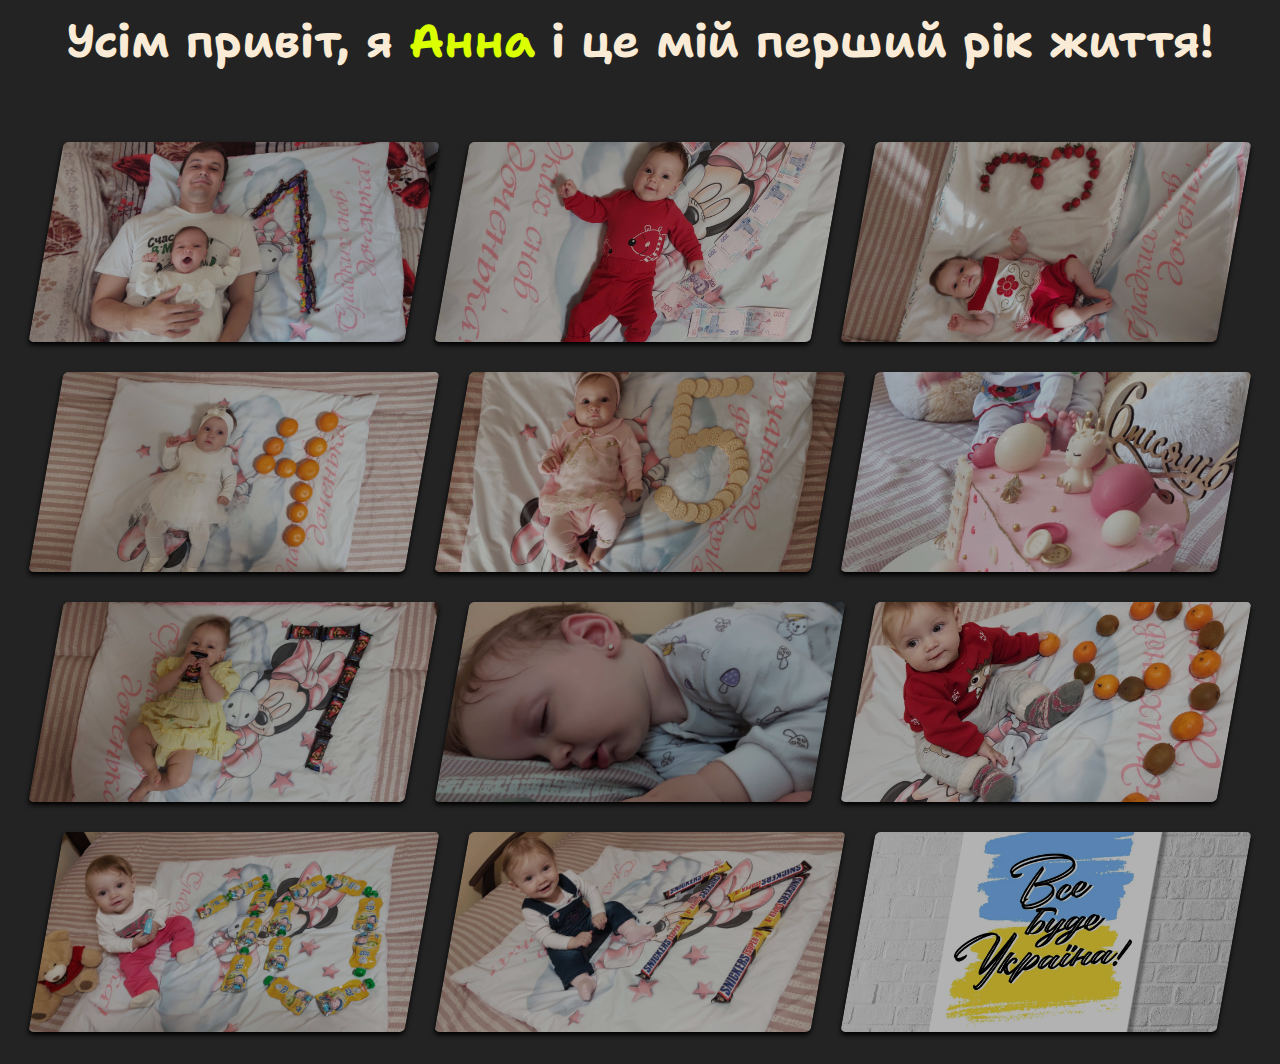
==== index.html @ af2b165c "Initialize" ====
<!DOCTYPE html>
<html lang="en">
  <head>
    <meta charset="UTF-8" />
    <meta http-equiv="X-UA-Compatible" content="IE=edge" />
    <meta name="viewport" content="width=device-width, initial-scale=1.0" />
    <title>Anna Life</title>

    <link rel="preconnect" href="https://fonts.googleapis.com" />
    <link rel="preconnect" href="https://fonts.gstatic.com" crossorigin />
    <link rel="preconnect" href="https://fonts.googleapis.com" />
    <link rel="preconnect" href="https://fonts.gstatic.com" crossorigin />
    <link rel="preconnect" href="https://fonts.googleapis.com" />
    <link rel="preconnect" href="https://fonts.gstatic.com" crossorigin />
    <link
      href="https://fonts.googleapis.com/css2?family=Lilita+One&family=Lobster&family=Marck+Script&family=Pacifico&family=Shantell+Sans:wght@700&display=swap"
      rel="stylesheet"
    />
    <link rel="stylesheet" href="./css/simple-lightbox.css" />
    <link rel="stylesheet" href="./css/style.css" />
  </head>
  <body class="bod">
    <div class="container">
      <section>
        <div class="title">
          <h1 class="title__text">
            Усім привіт, я <span>Анна</span> і це мій перший рік життя!
          </h1>
        </div>
        <div class="gallery">
          <a class="tab" href="./pages.html">
            <img class="tab__image" src="./img/1.jpg" alt="Перший місяць" />
            <div class="description">
              <h1 class="description__header">Перший місяць</h1>
              <p class="description__text">
                Ось так я провела свій перший місяць
              </p>
            </div>
          </a>
          <a class="tab" href="./img/2.jpg">
            <img class="tab__image" src="img/2.jpg" alt="Другий місяць" />
            <div class="description">
              <h1 class="description__header">Другий місяць</h1>
              <p class="description__text">
                Другий місяць - а я вже стільки заробляю!
              </p>
            </div>
          </a>
          <a class="tab" href="./img/3.jpg">
            <img class="tab__image" src="img/3.jpg" alt="Третій місяць" />
            <div class="description">
              <h1 class="description__header">Третій місяць</h1>
              <p class="description__text">Раз-два і трієчка</p>
            </div>
          </a>
          <a class="tab" href="./img/4.jpg">
            <img class="tab__image" src="img/4.jpg" alt="Четвертий місяць" />
            <div class="description">
              <h1 class="description__header">Четвертий місяць</h1>
              <p class="description__text">2 + 2 = 4!</p>
            </div>
          </a>
          <a class="tab" href="./img/5.jpg">
            <img class="tab__image" src="img/5.jpg" alt="П'ятий місяць" />
            <div class="description">
              <h1 class="description__header">П'ятий місяць</h1>
              <p class="description__text">Пятьорік</p>
            </div>
          </a>
          <a class="tab" href="./img/6.jpg">
            <img class="tab__image" src="img/6.jpg" alt="Шостий місяць" />
            <div class="description">
              <h1 class="description__header">Шостий місяць</h1>
              <p class="description__text">Ось і перше тістечко на півроку</p>
            </div>
          </a>
          <a class="tab" href="./img/7.jpg">
            <img class="tab__image" src="img/7.jpg" alt="Сьомий місяць" />
            <div class="description">
              <h1 class="description__header">Сьомий місяць</h1>
              <p class="description__text">
                Після півроку - Сімка, а ви що думали?
              </p>
            </div>
          </a>
          <a class="tab" href="./img/8.jpg">
            <img class="tab__image" src="img/8-2.jpg" alt="Восьмий місяць" />
            <div class="description">
              <h1 class="description__header">Восьмий місяць</h1>
              <p class="description__text">
                Змучили мене на вісім, відпочивала
              </p>
            </div>
          </a>
          <a class="tab" href="./img/9.jpg">
            <img class="tab__image" src="img/9.jpg" alt="Дев'ятий місяць" />
            <div class="description">
              <h1 class="description__header">Дев'ятий місяць</h1>
              <p class="description__text">Фруктова дев'ятка!</p>
            </div>
          </a>
          <a class="tab" href="./img/10.jpg">
            <img class="tab__image" src="img/10.jpg" alt="Десятий місяць" />
            <div class="description">
              <h1 class="description__header">Десятий місяць</h1>
              <p class="description__text">Десятка - пора би і напитись!</p>
            </div>
          </a>
          <a class="tab" href="./img/11.jpg">
            <img
              class="tab__image"
              src="img/11.jpg"
              alt="Одиннадцятий місяць"
            />
            <div class="description">
              <h1 class="description__header">Одиннадцятий місяць</h1>
              <p class="description__text">
                Одинадцять - треба і заїсти солодкого
              </p>
            </div>
          </a>
          <a class="tab" href="./img/12.webp">
            <img
              class="tab__image"
              src="img/12.webp"
              alt="Дванадцятий місяць"
            />
            <div class="description">
              <h1 class="description__header">Дванадцятий місяць</h1>
              <p class="description__text">Тут буде моє фото, СКОРО!!!</p>
            </div>
          </a>
        </div>
        <div class="tlo"></div>
      </section>
    </div>
    <!-- <script
      src="https://cdn.jsdelivr.net/npm/simplelightbox@2.12.1/dist/simple-lightbox.min.js"
      integrity="sha256-AGo6LyX7M1gZnDE2wEH335tiD+rbsLkMzHJl9HBNC50="
      crossorigin="anonymous"
    ></script> -->
    <script src="./js/simple-lightbox.js"></script>
    <script src="./js/index.js" type="module"></script>
  </body>
</html>
---- css/style.css ----
* {
  margin: 0;
  padding: 0;
  box-sizing: border-box;
}
body {
  background-color: #232323;
}
.container {
  padding: 0px 40px 0px 40px;
}
section {
  z-index: 2;
}
.gallery {
  display: flex;
  gap: 30px;
  justify-content: center;
  flex-wrap: wrap;
  width: 100%;
  margin: 0 auto;
  margin-top: 70px;
}
.tab {
  position: relative;
  height: 200px;
  width: calc(100% - 20px);
  border-radius: 5px;
  overflow: hidden;
  box-shadow: 0 3px 5px #000;
  z-index: 10;
  transform: skewX(-10deg);
  transition: transform 500ms ease-in-out;
}
.tab__image {
  height: 100%;
  width: 100%;
  object-fit: cover;
  z-index: 1;
}
h1 {
  font-family: "Shantell Sans", serif;
  font-style: 50px;
  margin-top: 10px;
  text-align: center;
  color: #fff;
}
.tab {
  cursor: pointer;
}
.description {
  position: absolute;
  top: 0;
  padding: 30px;
  width: 100%;
  height: 100%;
  display: flex;
  justify-content: flex-end;
  flex-direction: column;
  box-shadow: 0 -250px 150px -250px #000 inset, 0 -250px 150px -250px #000 inset;
  transform: translateY(100%);
  transition: transform 500ms ease-in-out;
  z-index: inherit;
}
.tab:hover .description {
  transform: translateY(0%);
}

.description__header {
  font-family: "Shantell Sans", serif;
  color: #fff;
  font-size: 28px;
  padding-bottom: 5px;
  text-align: left;
}
.description__text {
  font-family: "Lobster", sans-serif;
  color: #fff;
  font-size: 22px;
}
.tlo {
  width: 100%;
  height: 2896px;
  position: absolute;
  top: 0;
  left: 0;
  z-index: 1;
  overflow: hidden;
  pointer-events: none;
}
.tlo::before,
.tlo::after {
  content: "";
  display: block;
  width: 100%;
  height: 50%;

  transition: transform 500ms ease-in-out;
}
.tlo::before {
  background-color: rgb(9, 75, 255);
  transform: translateY(-150%);
}
.tlo::after {
  background-color: rgb(217, 255, 0);
  transform: translateY(150%);
}
.gallery:hover ~ .tlo::before,
.gallery:hover ~ .tlo::after {
  opacity: 1;
  transform: translateY(0);
}
.title {
  z-index: 3;
  position: relative;
}
.title__text {
  font-family: "Shantell Sans", serif;
  color: antiquewhite;
  font-size: 34px;
}
.title__text span {
  color: rgb(217, 255, 0);
}
.tab__image {
  position: absolute;
  top: 0;
  left: 0;
  width: 100%;
  height: 100%;
  object-fit: cover;
  transition: filter 500ms ease-in-out;

  filter: brightness(0.7);
}
.tab:hover .tab__image {
  filter: brightness(1);
}
@media screen and (min-width: 320px) {
  .title__text {
    font-size: 1.3rem;
  }
  .tlo {
    height: 2882px;
  }
}
@media screen and (min-width: 480px) {
  .title__text {
    font-size: 30px;
  }
  .tab {
    width: calc(100% - 20px);
  }
  .tlo {
    height: 2922px;
  }
}
@media screen and (min-width: 720px) {
  .title__text {
    font-size: 48px;
  }
  .tab {
    width: calc(50% - 20px);
  }
  .tlo {
    height: 1588px;
  }
}
@media screen and (min-width: 1280px) {
  .tab {
    width: calc(33% - 20px);
  }
  .tlo {
    height: 1064px;
  }
  .title__text {
    font-size: 46px;
  }
  .title__description {
    font-size: 32px;
  }
}
@media screen and (min-width: 1600px) {
  .tab {
    width: calc(24% - 20px);
  }
  .tlo {
    height: 100vh;
  }
}
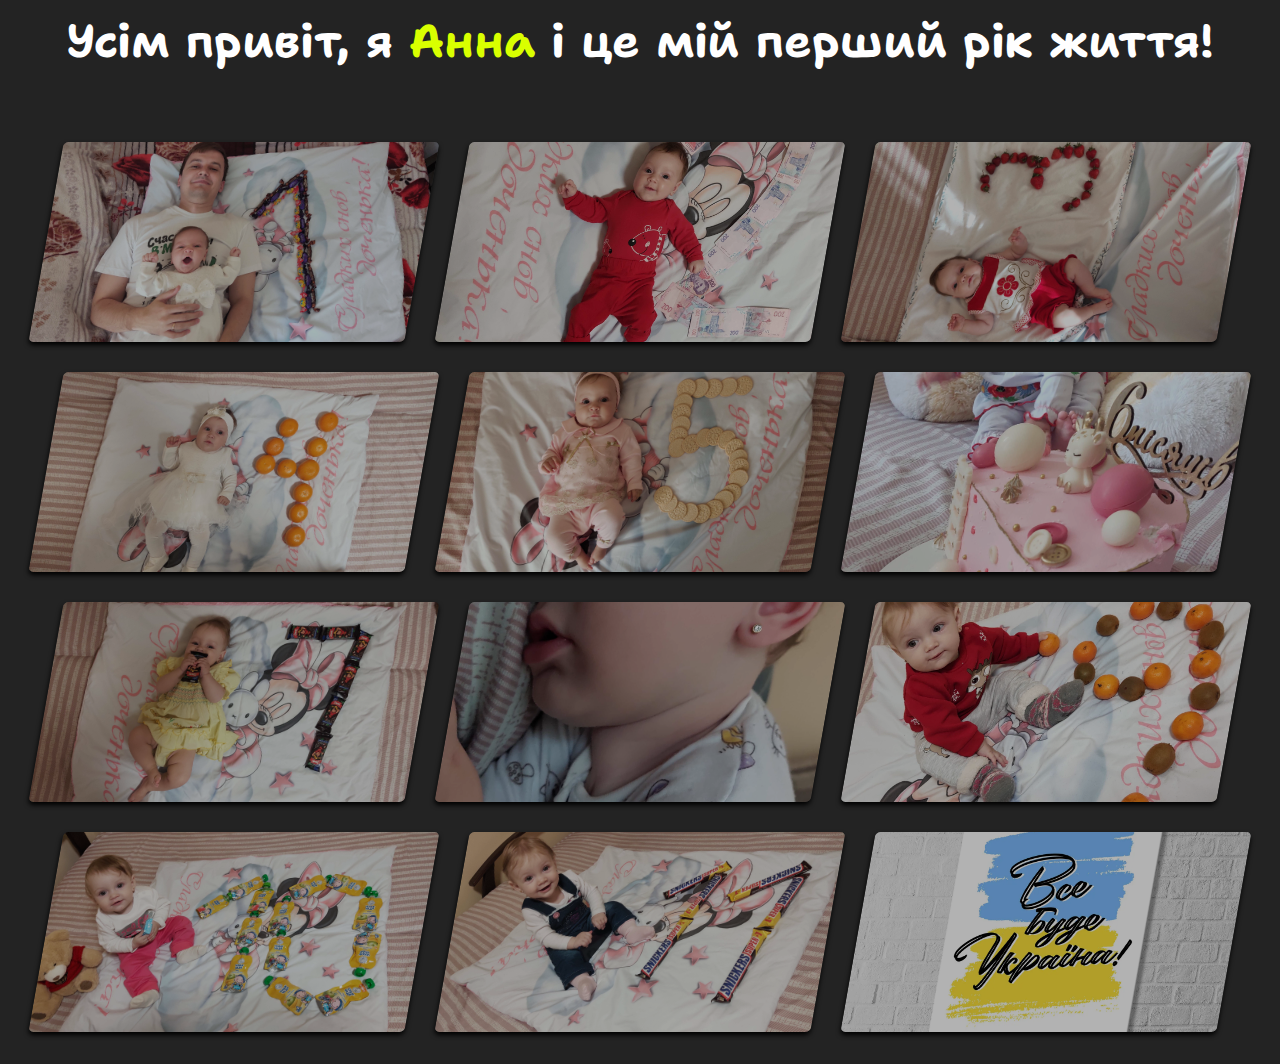
==== commit ff60e191: "Refactoring" ====
--- a/index.html
+++ b/index.html
@@ -22,111 +22,121 @@
   <body class="bod">
     <div class="container">
       <section>
-        <div class="title">
-          <h1 class="title__text">
-            Усім привіт, я <span>Анна</span> і це мій перший рік життя!
+        <div class="header">
+          <h1 class="header__title">
+            Усім привіт, я <span class="header__name">Анна</span> і це мій
+            перший рік життя!
           </h1>
+          <p class="header__description"></p>
         </div>
         <div class="gallery">
-          <a class="tab" href="./pages.html">
-            <img class="tab__image" src="./img/1.jpg" alt="Перший місяць" />
-            <div class="description">
-              <h1 class="description__header">Перший місяць</h1>
+          <a class="gallery__item" href="./pages.html">
+            <img class="gallery__image" src="./img/1.jpg" alt="Перший місяць" />
+            <div class="gallery__description">
+              <h1 class="gallery__header">Перший місяць</h1>
               <p class="description__text">
                 Ось так я провела свій перший місяць
               </p>
             </div>
           </a>
-          <a class="tab" href="./img/2.jpg">
-            <img class="tab__image" src="img/2.jpg" alt="Другий місяць" />
-            <div class="description">
-              <h1 class="description__header">Другий місяць</h1>
+          <a class="gallery__item" href="./img/2.jpg">
+            <img class="gallery__image" src="img/2.jpg" alt="Другий місяць" />
+            <div class="gallery__description">
+              <h1 class="gallery__header">Другий місяць</h1>
               <p class="description__text">
                 Другий місяць - а я вже стільки заробляю!
               </p>
             </div>
           </a>
-          <a class="tab" href="./img/3.jpg">
-            <img class="tab__image" src="img/3.jpg" alt="Третій місяць" />
-            <div class="description">
-              <h1 class="description__header">Третій місяць</h1>
+          <a class="gallery__item" href="./img/3.jpg">
+            <img class="gallery__image" src="img/3.jpg" alt="Третій місяць" />
+            <div class="gallery__description">
+              <h1 class="gallery__header">Третій місяць</h1>
               <p class="description__text">Раз-два і трієчка</p>
             </div>
           </a>
-          <a class="tab" href="./img/4.jpg">
-            <img class="tab__image" src="img/4.jpg" alt="Четвертий місяць" />
-            <div class="description">
-              <h1 class="description__header">Четвертий місяць</h1>
+          <a class="gallery__item" href="./img/4.jpg">
+            <img
+              class="gallery__image"
+              src="img/4.jpg"
+              alt="Четвертий місяць"
+            />
+            <div class="gallery__description">
+              <h1 class="gallery__header">Четвертий місяць</h1>
               <p class="description__text">2 + 2 = 4!</p>
             </div>
           </a>
-          <a class="tab" href="./img/5.jpg">
-            <img class="tab__image" src="img/5.jpg" alt="П'ятий місяць" />
-            <div class="description">
-              <h1 class="description__header">П'ятий місяць</h1>
+          <a class="gallery__item" href="./img/5.jpg">
+            <img class="gallery__image" src="img/5.jpg" alt="П'ятий місяць" />
+            <div class="gallery__description">
+              <h1 class="gallery__header">П'ятий місяць</h1>
               <p class="description__text">Пятьорік</p>
             </div>
           </a>
-          <a class="tab" href="./img/6.jpg">
-            <img class="tab__image" src="img/6.jpg" alt="Шостий місяць" />
-            <div class="description">
-              <h1 class="description__header">Шостий місяць</h1>
+          <a class="gallery__item" href="./img/6.jpg">
+            <img class="gallery__image" src="img/6.jpg" alt="Шостий місяць" />
+            <div class="gallery__description">
+              <h1 class="gallery__header">Шостий місяць</h1>
               <p class="description__text">Ось і перше тістечко на півроку</p>
             </div>
           </a>
-          <a class="tab" href="./img/7.jpg">
-            <img class="tab__image" src="img/7.jpg" alt="Сьомий місяць" />
-            <div class="description">
-              <h1 class="description__header">Сьомий місяць</h1>
+          <a class="gallery__item" href="./img/7.jpg">
+            <img class="gallery__image" src="img/7.jpg" alt="Сьомий місяць" />
+            <div class="gallery__description">
+              <h1 class="gallery__header">Сьомий місяць</h1>
               <p class="description__text">
                 Після півроку - Сімка, а ви що думали?
               </p>
             </div>
           </a>
-          <a class="tab" href="./img/8.jpg">
-            <img class="tab__image" src="img/8-2.jpg" alt="Восьмий місяць" />
-            <div class="description">
-              <h1 class="description__header">Восьмий місяць</h1>
+          <a class="gallery__item" href="./img/8.jpg">
+            <img
+              class="gallery__image"
+              src="img/8-2.jpg"
+              alt="Восьмий місяць"
+            />
+            <div class="gallery__description">
+              <h1 class="gallery__header">Восьмий місяць</h1>
               <p class="description__text">
                 Змучили мене на вісім, відпочивала
               </p>
             </div>
           </a>
-          <a class="tab" href="./img/9.jpg">
-            <img class="tab__image" src="img/9.jpg" alt="Дев'ятий місяць" />
-            <div class="description">
-              <h1 class="description__header">Дев'ятий місяць</h1>
+          <a class="gallery__item" href="./img/9.jpg">
+            <img class="gallery__image" src="img/9.jpg" alt="Дев'ятий місяць" />
+            <div class="gallery__description">
+              <h1 class="gallery__header">Дев'ятий місяць</h1>
               <p class="description__text">Фруктова дев'ятка!</p>
             </div>
           </a>
-          <a class="tab" href="./img/10.jpg">
-            <img class="tab__image" src="img/10.jpg" alt="Десятий місяць" />
-            <div class="description">
-              <h1 class="description__header">Десятий місяць</h1>
+          <a class="gallery__item" href="./img/10.jpg">
+            <img class="gallery__image" src="img/10.jpg" alt="Десятий місяць" />
+            <div class="gallery__description">
+              <h1 class="gallery__header">Десятий місяць</h1>
               <p class="description__text">Десятка - пора би і напитись!</p>
             </div>
           </a>
-          <a class="tab" href="./img/11.jpg">
+          <a class="gallery__item" href="./img/11.jpg">
             <img
-              class="tab__image"
+              class="gallery__image"
               src="img/11.jpg"
               alt="Одиннадцятий місяць"
             />
-            <div class="description">
-              <h1 class="description__header">Одиннадцятий місяць</h1>
+            <div class="gallery__description">
+              <h1 class="gallery__header">Одиннадцятий місяць</h1>
               <p class="description__text">
                 Одинадцять - треба і заїсти солодкого
               </p>
             </div>
           </a>
-          <a class="tab" href="./img/12.webp">
+          <a class="gallery__item" href="./img/12.webp">
             <img
-              class="tab__image"
+              class="gallery__image"
               src="img/12.webp"
               alt="Дванадцятий місяць"
             />
-            <div class="description">
-              <h1 class="description__header">Дванадцятий місяць</h1>
+            <div class="gallery__description">
+              <h1 class="gallery__header">Дванадцятий місяць</h1>
               <p class="description__text">Тут буде моє фото, СКОРО!!!</p>
             </div>
           </a>
--- a/css/style.css
+++ b/css/style.css
@@ -3,15 +3,19 @@
   padding: 0;
   box-sizing: border-box;
 }
+
 body {
   background-color: #232323;
 }
+
 .container {
   padding: 0px 40px 0px 40px;
 }
+
 section {
   z-index: 2;
 }
+
 .gallery {
   display: flex;
   gap: 30px;
@@ -21,7 +25,7 @@
   margin: 0 auto;
   margin-top: 70px;
 }
-.tab {
+.gallery__item {
   position: relative;
   height: 200px;
   width: calc(100% - 20px);
@@ -31,24 +35,20 @@
   z-index: 10;
   transform: skewX(-10deg);
   transition: transform 500ms ease-in-out;
-}
-.tab__image {
-  height: 100%;
-  width: 100%;
-  object-fit: cover;
-  z-index: 1;
-}
-h1 {
-  font-family: "Shantell Sans", serif;
-  font-style: 50px;
-  margin-top: 10px;
-  text-align: center;
-  color: #fff;
-}
-.tab {
   cursor: pointer;
 }
-.description {
+.gallery__image {
+  position: absolute;
+  top: 0;
+  left: 0;
+  width: 100%;
+  height: 100%;
+  -o-object-fit: cover;
+     object-fit: cover;
+  transition: filter 500ms ease-in-out;
+  filter: brightness(0.7);
+}
+.gallery__description {
   position: absolute;
   top: 0;
   padding: 30px;
@@ -62,22 +62,41 @@
   transition: transform 500ms ease-in-out;
   z-index: inherit;
 }
-.tab:hover .description {
-  transform: translateY(0%);
-}
-
-.description__header {
+.gallery__header {
   font-family: "Shantell Sans", serif;
   color: #fff;
   font-size: 28px;
   padding-bottom: 5px;
   text-align: left;
 }
-.description__text {
+.gallery__text {
   font-family: "Lobster", sans-serif;
   color: #fff;
   font-size: 22px;
 }
+
+.gallery__item:hover .gallery__description {
+  transform: translateY(0%);
+}
+.gallery__item:hover .gallery__image {
+  filter: brightness(1);
+}
+
+.header {
+  z-index: 3;
+  position: relative;
+}
+.header__title {
+  font-family: "Shantell Sans", serif;
+  font-size: 50px;
+  margin-top: 10px;
+  text-align: center;
+  color: #fff;
+}
+.header__name {
+  color: rgb(217, 255, 0);
+}
+
 .tlo {
   width: 100%;
   height: 2896px;
@@ -88,13 +107,11 @@
   overflow: hidden;
   pointer-events: none;
 }
-.tlo::before,
-.tlo::after {
+.tlo::before, .tlo::after {
   content: "";
   display: block;
   width: 100%;
   height: 50%;
-
   transition: transform 500ms ease-in-out;
 }
 .tlo::before {
@@ -105,39 +122,13 @@
   background-color: rgb(217, 255, 0);
   transform: translateY(150%);
 }
-.gallery:hover ~ .tlo::before,
-.gallery:hover ~ .tlo::after {
+.gallery:hover ~ .tlo::before, .gallery:hover ~ .tlo::after {
   opacity: 1;
   transform: translateY(0);
 }
-.title {
-  z-index: 3;
-  position: relative;
-}
-.title__text {
-  font-family: "Shantell Sans", serif;
-  color: antiquewhite;
-  font-size: 34px;
-}
-.title__text span {
-  color: rgb(217, 255, 0);
-}
-.tab__image {
-  position: absolute;
-  top: 0;
-  left: 0;
-  width: 100%;
-  height: 100%;
-  object-fit: cover;
-  transition: filter 500ms ease-in-out;
 
-  filter: brightness(0.7);
-}
-.tab:hover .tab__image {
-  filter: brightness(1);
-}
 @media screen and (min-width: 320px) {
-  .title__text {
+  .header__title {
     font-size: 1.3rem;
   }
   .tlo {
@@ -145,10 +136,10 @@
   }
 }
 @media screen and (min-width: 480px) {
-  .title__text {
+  .header__title {
     font-size: 30px;
   }
-  .tab {
+  .gallery__item {
     width: calc(100% - 20px);
   }
   .tlo {
@@ -156,10 +147,10 @@
   }
 }
 @media screen and (min-width: 720px) {
-  .title__text {
+  .header__title {
     font-size: 48px;
   }
-  .tab {
+  .gallery__item {
     width: calc(50% - 20px);
   }
   .tlo {
@@ -167,13 +158,13 @@
   }
 }
 @media screen and (min-width: 1280px) {
-  .tab {
+  .gallery__item {
     width: calc(33% - 20px);
   }
   .tlo {
     height: 1064px;
   }
-  .title__text {
+  .header__title {
     font-size: 46px;
   }
   .title__description {
@@ -181,10 +172,10 @@
   }
 }
 @media screen and (min-width: 1600px) {
-  .tab {
+  .gallery__item {
     width: calc(24% - 20px);
   }
   .tlo {
     height: 100vh;
   }
-}
+}/*# sourceMappingURL=style.css.map */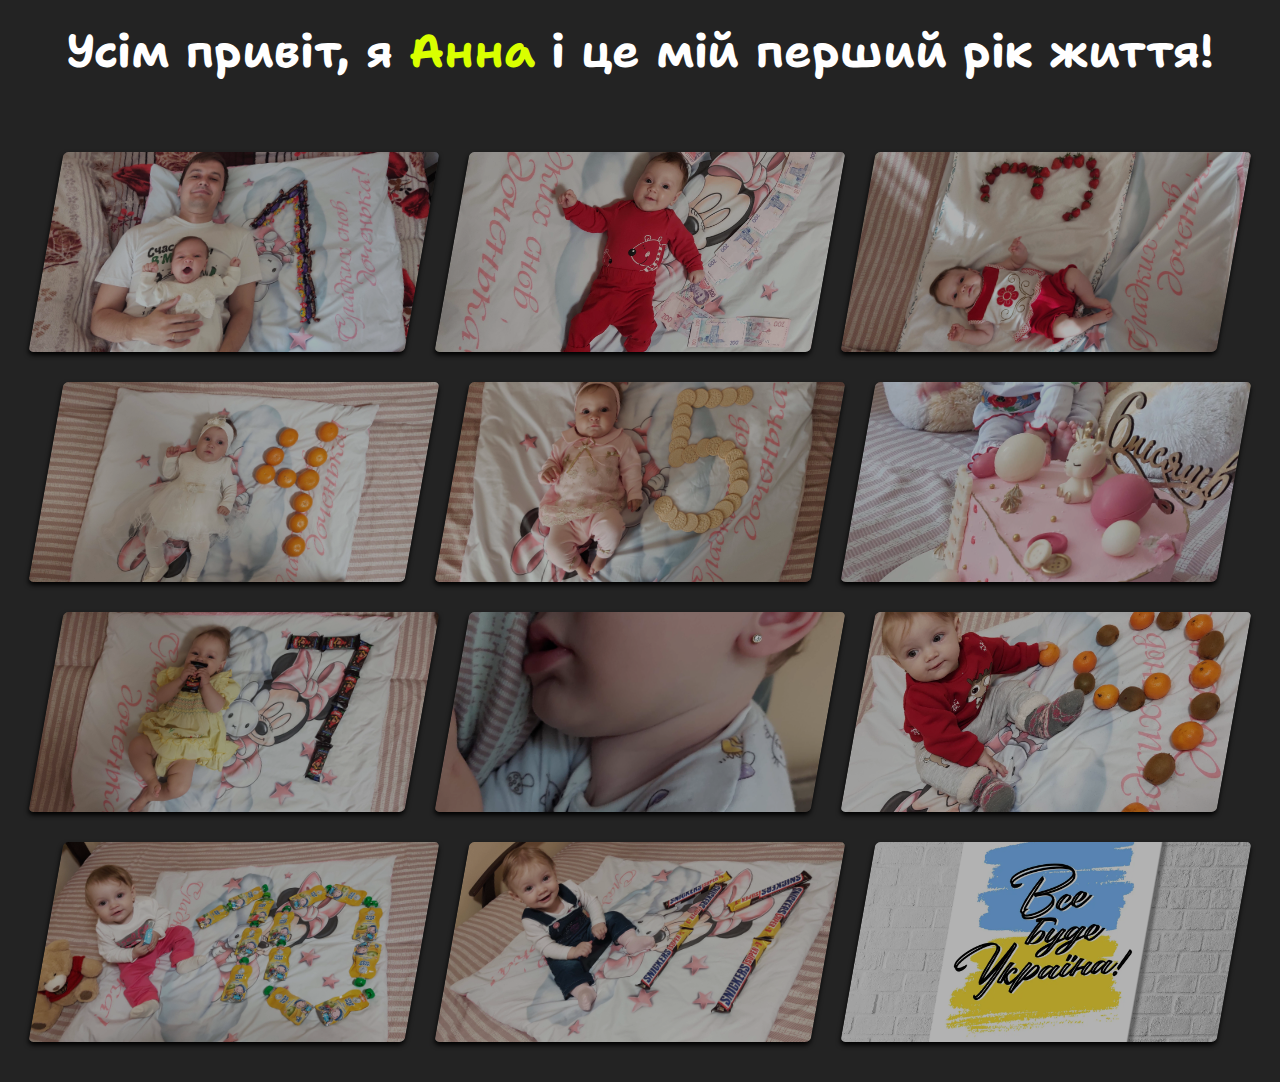
==== commit 84b471c2: "Fix background on hover" ====
--- a/index.html
+++ b/index.html
@@ -19,7 +19,7 @@
     <link rel="stylesheet" href="./css/simple-lightbox.css" />
     <link rel="stylesheet" href="./css/style.css" />
   </head>
-  <body class="bod">
+  <body>
     <div class="container">
       <section>
         <div class="header">
--- a/css/style.css
+++ b/css/style.css
@@ -9,7 +9,9 @@
 }
 
 .container {
-  padding: 0px 40px 0px 40px;
+  padding: 0px 40px 40px 40px;
+  position: relative;
+  min-height: 100vh;
 }
 
 section {
@@ -36,6 +38,7 @@
   transform: skewX(-10deg);
   transition: transform 500ms ease-in-out;
   cursor: pointer;
+  r: 10px solid #fff;
 }
 .gallery__image {
   position: absolute;
@@ -85,11 +88,11 @@
 .header {
   z-index: 3;
   position: relative;
+  padding-top: 20px;
 }
 .header__title {
   font-family: "Shantell Sans", serif;
   font-size: 50px;
-  margin-top: 10px;
   text-align: center;
   color: #fff;
 }
@@ -99,7 +102,7 @@
 
 .tlo {
   width: 100%;
-  height: 2896px;
+  height: 100%;
   position: absolute;
   top: 0;
   left: 0;
@@ -127,23 +130,35 @@
   transform: translateY(0);
 }
 
+@media screen and (max-width: 1279px) {
+  .gallery__image {
+    filter: brightness(1);
+  }
+  .gallery__description {
+    transform: translateY(0);
+    padding: 10px;
+  }
+  .gallery__text {
+    display: none;
+  }
+}
 @media screen and (min-width: 320px) {
   .header__title {
-    font-size: 1.3rem;
+    font-size: 38px;
   }
-  .tlo {
-    height: 2882px;
+  .header__description {
+    font-size: 24px;
+  }
+  .gallery__header {
+    font-size: 24px;
   }
 }
 @media screen and (min-width: 480px) {
   .header__title {
-    font-size: 30px;
+    font-size: 48px;
   }
   .gallery__item {
     width: calc(100% - 20px);
-  }
-  .tlo {
-    height: 2922px;
   }
 }
 @media screen and (min-width: 720px) {
@@ -153,16 +168,15 @@
   .gallery__item {
     width: calc(50% - 20px);
   }
-  .tlo {
-    height: 1588px;
+}
+@media screen and (min-width: 1000px) {
+  .header__title {
+    font-size: 36px;
   }
 }
 @media screen and (min-width: 1280px) {
   .gallery__item {
     width: calc(33% - 20px);
-  }
-  .tlo {
-    height: 1064px;
   }
   .header__title {
     font-size: 46px;
@@ -175,7 +189,4 @@
   .gallery__item {
     width: calc(24% - 20px);
   }
-  .tlo {
-    height: 100vh;
-  }
 }/*# sourceMappingURL=style.css.map */